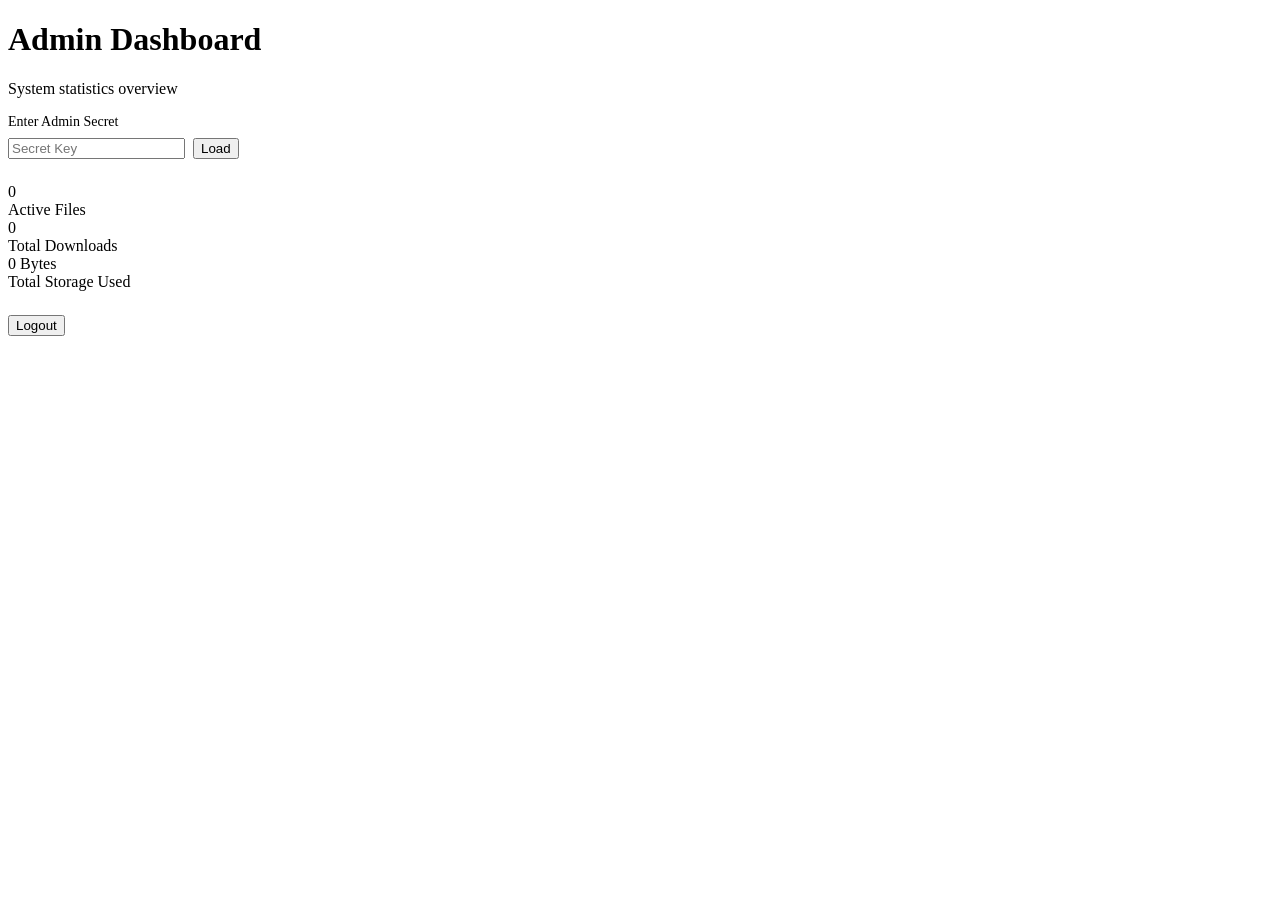
==== static/admin.html @ 800649a5 "first commit" ====
<!DOCTYPE html>
<html lang="en">
<head>
    <meta charset="UTF-8">
    <meta name="viewport" content="width=device-width, initial-scale=1.0">
    <title>Admin - XMen Uploader</title>
    <link rel="stylesheet" href="/style.css">
    <style>
        .login-form {
            display: flex;
            gap: 8px;
            margin-bottom: 24px;
        }
    </style>
</head>
<body>
    <div class="container" id="adminContainer">
        <h1>Admin Dashboard</h1>
        <p class="subtitle">System statistics overview</p>

        <div id="loginArea">
            <p style="text-align: left; margin-bottom: 8px; font-size: 14px; color: var(--text-secondary);">Enter Admin Secret</p>
            <div class="login-form">
                <input type="password" id="secretInput" class="form-control" placeholder="Secret Key">
                <button id="loadBtn" class="btn btn-primary" style="width: auto;">Load</button>
            </div>
            <div id="adminError" class="error-message"></div>
        </div>

        <div id="statsArea" class="hidden">
            <div class="stats-grid">
                <div class="stat-card">
                    <div class="stat-value" id="statFiles">0</div>
                    <div class="stat-label">Active Files</div>
                </div>
                <div class="stat-card">
                    <div class="stat-value" id="statDownloads">0</div>
                    <div class="stat-label">Total Downloads</div>
                </div>
                <div class="stat-card" style="grid-column: span 2;">
                    <div class="stat-value" id="statStorage">0 Bytes</div>
                    <div class="stat-label">Total Storage Used</div>
                </div>
            </div>
            
            <button class="btn btn-secondary" style="margin-top: 24px;" onclick="logout()">Logout</button>
        </div>
    </div>

    <script>
        const secretInput = document.getElementById('secretInput');
        const loadBtn = document.getElementById('loadBtn');
        const loginArea = document.getElementById('loginArea');
        const statsArea = document.getElementById('statsArea');
        const adminError = document.getElementById('adminError');
        
        const statFiles = document.getElementById('statFiles');
        const statDownloads = document.getElementById('statDownloads');
        const statStorage = document.getElementById('statStorage');

        function formatBytes(bytes, decimals = 2) {
            if (!+bytes) return '0 Bytes';
            const k = 1024;
            const dm = decimals < 0 ? 0 : decimals;
            const sizes = ['Bytes', 'KB', 'MB', 'GB', 'TB'];
            const i = Math.floor(Math.log(bytes) / Math.log(k));
            return `${parseFloat((bytes / Math.pow(k, i)).toFixed(dm))} ${sizes[i]}`;
        }

        // Auto-login if secret is in localStorage
        const savedSecret = localStorage.getItem('adminSecret');
        if (savedSecret) {
            loadStats(savedSecret);
        }

        loadBtn.addEventListener('click', () => {
            const secret = secretInput.value.trim();
            if (!secret) return;
            loadStats(secret);
        });

        secretInput.addEventListener('keypress', (e) => {
            if (e.key === 'Enter') loadBtn.click();
        });

        function loadStats(secret) {
            adminError.style.display = 'none';
            
            fetch(`/api/admin/stats?secret=${encodeURIComponent(secret)}`)
                .then(res => {
                    if (res.status === 401) {
                        localStorage.removeItem('adminSecret');
                        throw new Error("Invalid Secret");
                    }
                    if (!res.ok) throw new Error("Failed to load stats");
                    return res.json();
                })
                .then(data => {
                    localStorage.setItem('adminSecret', secret);
                    loginArea.classList.add('hidden');
                    statsArea.classList.remove('hidden');

                    statFiles.textContent = data.active_files || 0;
                    statDownloads.textContent = data.total_downloads || 0;
                    statStorage.textContent = formatBytes(data.total_size_bytes || 0);
                })
                .catch(err => {
                    adminError.textContent = err.message;
                    adminError.style.display = 'block';
                    loginArea.classList.remove('hidden');
                    statsArea.classList.add('hidden');
                });
        }

        function logout() {
            localStorage.removeItem('adminSecret');
            loginArea.classList.remove('hidden');
            statsArea.classList.add('hidden');
            secretInput.value = '';
        }
    </script>
</body>
</html>
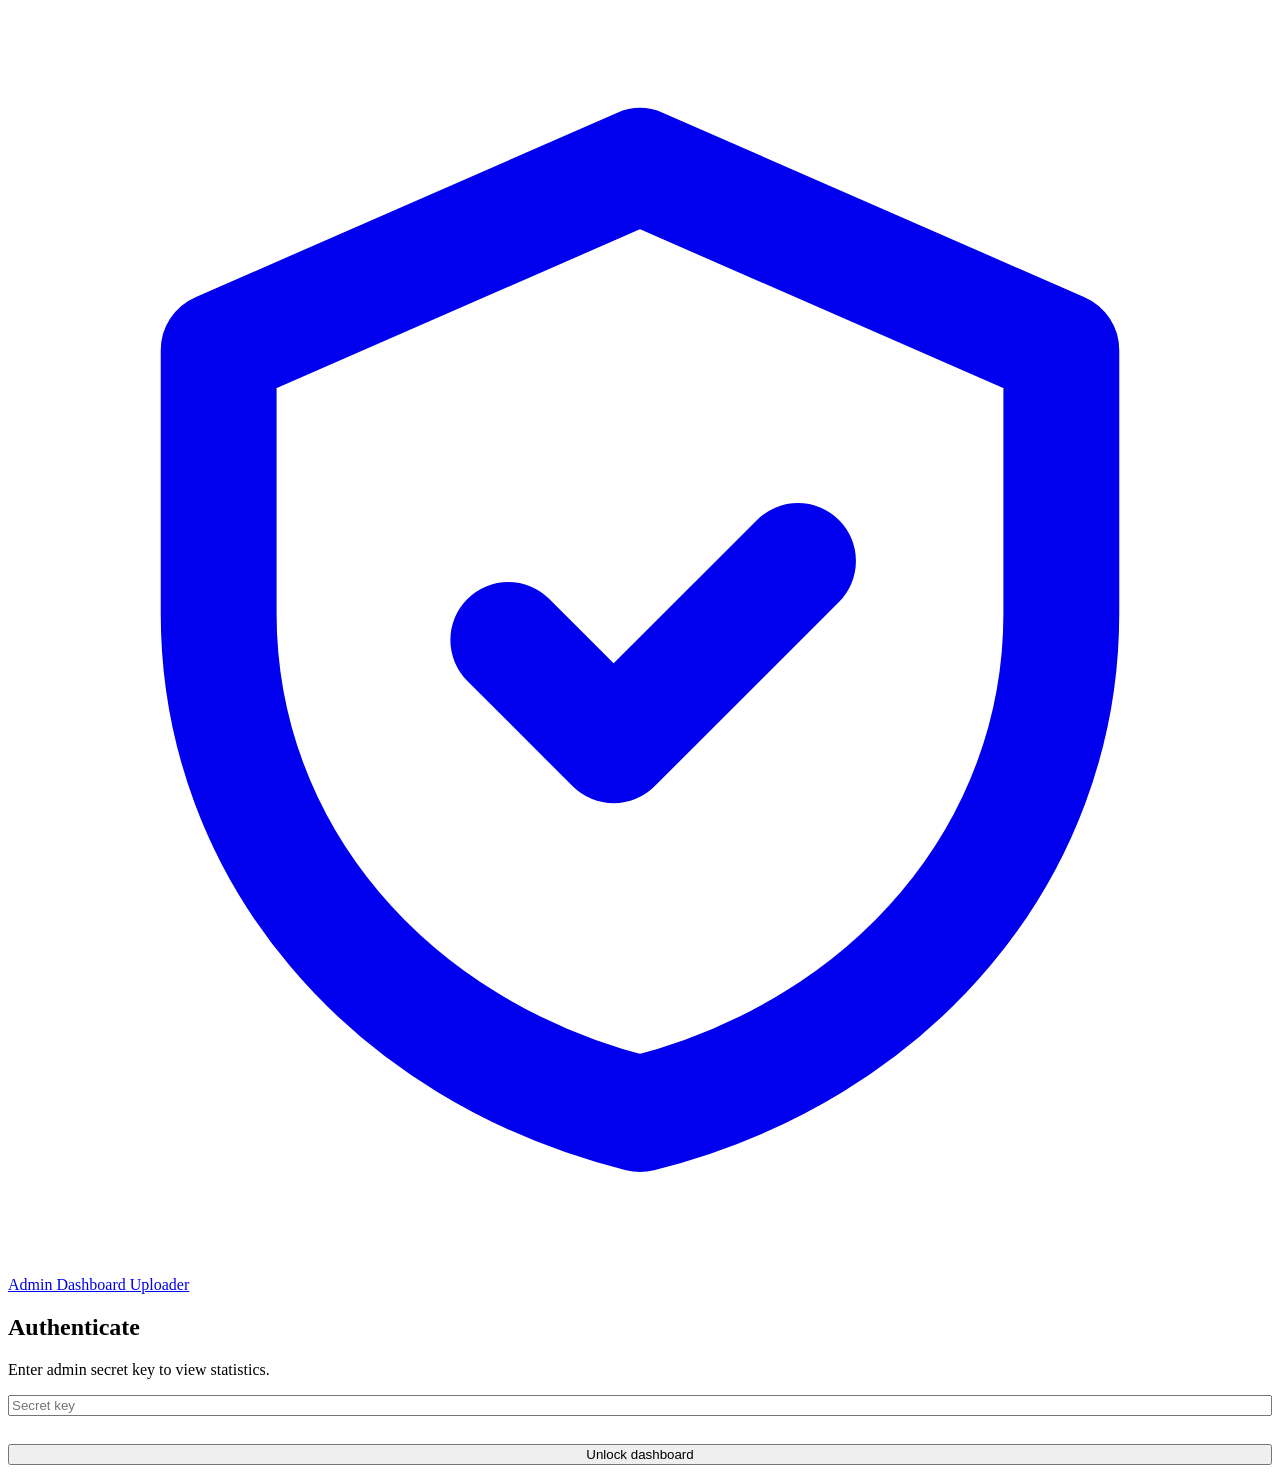
==== commit e78c7495: "Refactor frontend to authentic Apple liquid glass UI" ====
--- a/static/admin.html
+++ b/static/admin.html
@@ -2,122 +2,186 @@
 <html lang="en">
 <head>
     <meta charset="UTF-8">
-    <meta name="viewport" content="width=device-width, initial-scale=1.0">
-    <title>Admin - XMen Uploader</title>
+    <meta name="viewport" content="width=device-width, initial-scale=1.0, viewport-fit=cover">
+    <meta name="color-scheme" content="light dark">
+    <meta name="theme-color" content="#eceef3" media="(prefers-color-scheme: light)">
+    <meta name="theme-color" content="#0b0c10" media="(prefers-color-scheme: dark)">
+    <meta name="robots" content="noindex">
+    <title>Admin — XMen Uploader</title>
+    <link rel="icon" href="data:image/svg+xml,%3Csvg xmlns='http://www.w3.org/2000/svg' viewBox='0 0 32 32'%3E%3Crect width='32' height='32' rx='9' fill='%230071e3'/%3E%3Cpath d='M16 8v12m0 0 5-5m-5 5-5-5M10 24h12' stroke='white' stroke-width='2.4' stroke-linecap='round' stroke-linejoin='round' fill='none'/%3E%3C/svg%3E">
     <link rel="stylesheet" href="/style.css">
-    <style>
-        .login-form {
-            display: flex;
-            gap: 8px;
-            margin-bottom: 24px;
-        }
-    </style>
 </head>
 <body>
-    <div class="container" id="adminContainer">
-        <h1>Admin Dashboard</h1>
-        <p class="subtitle">System statistics overview</p>
+    <main class="stage">
+        <header class="topbar">
+            <a href="/" class="brand">
+                <span class="brand-icon">
+                    <svg viewBox="0 0 24 24" fill="none" stroke="currentColor" stroke-width="2.2" stroke-linecap="round" stroke-linejoin="round">
+                        <path d="M12 3 4 6.5v5c0 4.5 3.2 8.3 8 9.5 4.8-1.2 8-5 8-9.5v-5Z"/>
+                        <path d="M9.5 12l2 2 3.5-3.5"/>
+                    </svg>
+                </span>
+                <span class="brand-title">Admin Dashboard</span>
+            </a>
+            <a href="/" class="nav-link">Uploader</a>
+        </header>
 
-        <div id="loginArea">
-            <p style="text-align: left; margin-bottom: 8px; font-size: 14px; color: var(--text-secondary);">Enter Admin Secret</p>
-            <div class="login-form">
-                <input type="password" id="secretInput" class="form-control" placeholder="Secret Key">
-                <button id="loadBtn" class="btn btn-primary" style="width: auto;">Load</button>
+        <section class="card" id="loginCard">
+            <div class="card-header">
+                <h1 class="card-title">Authenticate</h1>
+                <p class="card-subtitle">Enter admin secret key to view statistics.</p>
             </div>
-            <div id="adminError" class="error-message"></div>
-        </div>
 
-        <div id="statsArea" class="hidden">
+            <form id="loginForm" style="display: flex; flex-direction: column; gap: 14px;">
+                <input type="password" id="secretInput" class="input" placeholder="Secret key" autocomplete="current-password" spellcheck="false" required>
+                <div id="loginNoticeWrap"></div>
+                <button type="submit" class="btn btn-primary" id="loginBtn">Unlock dashboard</button>
+            </form>
+        </section>
+
+        <section class="card" id="statsCard" hidden>
+            <div class="card-header">
+                <h1 class="card-title">System stats</h1>
+                <p class="card-subtitle" id="statsUpdated">—</p>
+            </div>
+
             <div class="stats-grid">
-                <div class="stat-card">
-                    <div class="stat-value" id="statFiles">0</div>
-                    <div class="stat-label">Active Files</div>
+                <div class="stat-box">
+                    <span class="stat-number" id="statFiles">0</span>
+                    <span class="stat-label">Active files</span>
                 </div>
-                <div class="stat-card">
-                    <div class="stat-value" id="statDownloads">0</div>
-                    <div class="stat-label">Total Downloads</div>
+                <div class="stat-box">
+                    <span class="stat-number" id="statDownloads">0</span>
+                    <span class="stat-label">Total downloads</span>
                 </div>
-                <div class="stat-card" style="grid-column: span 2;">
-                    <div class="stat-value" id="statStorage">0 Bytes</div>
-                    <div class="stat-label">Total Storage Used</div>
+                <div class="stat-box span-2">
+                    <span class="stat-number" id="statStorage">0 Bytes</span>
+                    <span class="stat-label">Storage in use</span>
                 </div>
             </div>
-            
-            <button class="btn btn-secondary" style="margin-top: 24px;" onclick="logout()">Logout</button>
-        </div>
-    </div>
 
+            <div style="display: flex; gap: 10px;">
+                <button type="button" class="btn btn-primary" id="refreshBtn">Refresh stats</button>
+                <button type="button" class="btn btn-secondary" id="logoutBtn">Sign out</button>
+            </div>
+        </section>
+    </main>
+
+    <div class="toasts" id="toasts"></div>
+
+    <script src="/app.js"></script>
     <script>
+    (() => {
+        'use strict';
+
+        const { fmtBytes, toast, ICON_WARN } = window.App;
+
+        const loginCard = document.getElementById('loginCard');
+        const statsCard = document.getElementById('statsCard');
+        const loginForm = document.getElementById('loginForm');
         const secretInput = document.getElementById('secretInput');
-        const loadBtn = document.getElementById('loadBtn');
-        const loginArea = document.getElementById('loginArea');
-        const statsArea = document.getElementById('statsArea');
-        const adminError = document.getElementById('adminError');
-        
+        const loginNoticeWrap = document.getElementById('loginNoticeWrap');
+        const loginBtn = document.getElementById('loginBtn');
+        const refreshBtn = document.getElementById('refreshBtn');
+        const logoutBtn = document.getElementById('logoutBtn');
+
         const statFiles = document.getElementById('statFiles');
         const statDownloads = document.getElementById('statDownloads');
         const statStorage = document.getElementById('statStorage');
+        const statsUpdated = document.getElementById('statsUpdated');
 
-        function formatBytes(bytes, decimals = 2) {
-            if (!+bytes) return '0 Bytes';
-            const k = 1024;
-            const dm = decimals < 0 ? 0 : decimals;
-            const sizes = ['Bytes', 'KB', 'MB', 'GB', 'TB'];
-            const i = Math.floor(Math.log(bytes) / Math.log(k));
-            return `${parseFloat((bytes / Math.pow(k, i)).toFixed(dm))} ${sizes[i]}`;
+        const STORAGE_KEY = 'admin_secret';
+
+        function showNotice(msg) {
+            loginNoticeWrap.innerHTML = '';
+            if (!msg) return;
+            const el = document.createElement('div');
+            el.className = 'notice';
+            el.innerHTML = ICON_WARN + '<span></span>';
+            el.querySelector('span').textContent = msg;
+            loginNoticeWrap.appendChild(el);
         }
 
-        // Auto-login if secret is in localStorage
-        const savedSecret = localStorage.getItem('adminSecret');
-        if (savedSecret) {
-            loadStats(savedSecret);
+        function animateNumber(element, target, formatter) {
+            const startVal = Number(element.dataset.val || 0);
+            element.dataset.val = String(target);
+            if (startVal === target) {
+                element.textContent = formatter(target);
+                return;
+            }
+            const startTime = performance.now();
+            const duration = 400;
+            function step(now) {
+                const elapsed = Math.min((now - startTime) / duration, 1);
+                const current = Math.round(startVal + (target - startVal) * elapsed);
+                element.textContent = formatter(current);
+                if (elapsed < 1) requestAnimationFrame(step);
+            }
+            requestAnimationFrame(step);
         }
 
-        loadBtn.addEventListener('click', () => {
-            const secret = secretInput.value.trim();
-            if (!secret) return;
-            loadStats(secret);
+        async function fetchStats(key) {
+            loginBtn.disabled = true;
+            refreshBtn.disabled = true;
+            showNotice('');
+
+            try {
+                const res = await fetch(`/api/admin/stats?secret=${encodeURIComponent(key)}`);
+                if (res.status === 401) {
+                    localStorage.removeItem(STORAGE_KEY);
+                    loginCard.hidden = false;
+                    statsCard.hidden = true;
+                    showNotice('Invalid admin secret.');
+                    return;
+                }
+                if (!res.ok) {
+                    throw new Error(`Server returned status ${res.status}`);
+                }
+
+                const data = await res.json();
+                localStorage.setItem(STORAGE_KEY, key);
+
+                animateNumber(statFiles, data.active_files || 0, n => String(n));
+                animateNumber(statDownloads, data.total_downloads || 0, n => String(n));
+                animateNumber(statStorage, data.total_size_bytes || 0, n => fmtBytes(n));
+
+                statsUpdated.textContent = `Updated at ${new Date().toLocaleTimeString()}`;
+                loginCard.hidden = true;
+                statsCard.hidden = false;
+            } catch (err) {
+                showNotice('Failed to connect to server. Check connection.');
+            } finally {
+                loginBtn.disabled = false;
+                refreshBtn.disabled = false;
+            }
+        }
+
+        loginForm.addEventListener('submit', (e) => {
+            e.preventDefault();
+            const key = secretInput.value.trim();
+            if (!key) return showNotice('Please enter admin secret.');
+            fetchStats(key);
         });
 
-        secretInput.addEventListener('keypress', (e) => {
-            if (e.key === 'Enter') loadBtn.click();
+        refreshBtn.addEventListener('click', () => {
+            const key = localStorage.getItem(STORAGE_KEY);
+            if (key) fetchStats(key);
         });
 
-        function loadStats(secret) {
-            adminError.style.display = 'none';
-            
-            fetch(`/api/admin/stats?secret=${encodeURIComponent(secret)}`)
-                .then(res => {
-                    if (res.status === 401) {
-                        localStorage.removeItem('adminSecret');
-                        throw new Error("Invalid Secret");
-                    }
-                    if (!res.ok) throw new Error("Failed to load stats");
-                    return res.json();
-                })
-                .then(data => {
-                    localStorage.setItem('adminSecret', secret);
-                    loginArea.classList.add('hidden');
-                    statsArea.classList.remove('hidden');
+        logoutBtn.addEventListener('click', () => {
+            localStorage.removeItem(STORAGE_KEY);
+            secretInput.value = '';
+            statsCard.hidden = true;
+            loginCard.hidden = false;
+            toast('Signed out');
+        });
 
-                    statFiles.textContent = data.active_files || 0;
-                    statDownloads.textContent = data.total_downloads || 0;
-                    statStorage.textContent = formatBytes(data.total_size_bytes || 0);
-                })
-                .catch(err => {
-                    adminError.textContent = err.message;
-                    adminError.style.display = 'block';
-                    loginArea.classList.remove('hidden');
-                    statsArea.classList.add('hidden');
-                });
+        const existingKey = localStorage.getItem(STORAGE_KEY);
+        if (existingKey) {
+            secretInput.value = existingKey;
+            fetchStats(existingKey);
         }
-
-        function logout() {
-            localStorage.removeItem('adminSecret');
-            loginArea.classList.remove('hidden');
-            statsArea.classList.add('hidden');
-            secretInput.value = '';
-        }
+    })();
     </script>
 </body>
 </html>
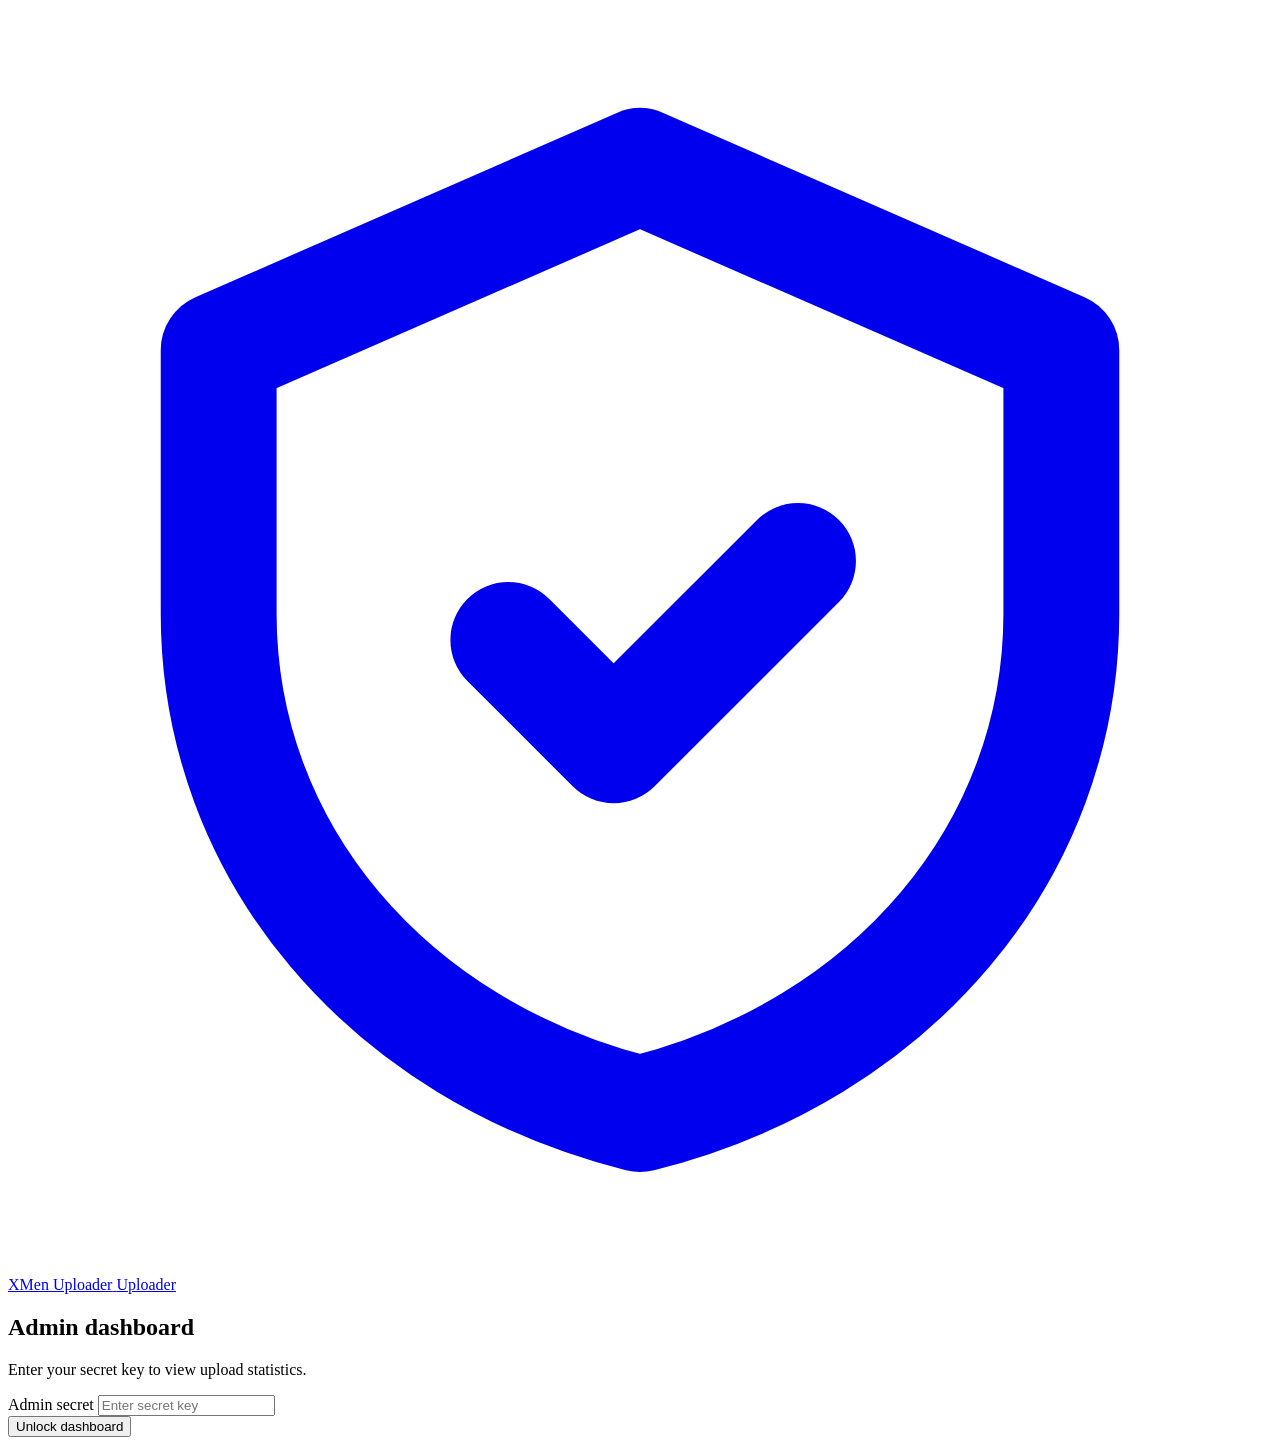
==== commit 449254ea: "Apply Refactoring UI principles to app UI Rework styling across index, admin, and download pages: co" ====
--- a/static/admin.html
+++ b/static/admin.html
@@ -4,8 +4,8 @@
     <meta charset="UTF-8">
     <meta name="viewport" content="width=device-width, initial-scale=1.0, viewport-fit=cover">
     <meta name="color-scheme" content="light dark">
-    <meta name="theme-color" content="#eceef3" media="(prefers-color-scheme: light)">
-    <meta name="theme-color" content="#0b0c10" media="(prefers-color-scheme: dark)">
+    <meta name="theme-color" content="#eef0f4" media="(prefers-color-scheme: light)">
+    <meta name="theme-color" content="#0a0b0e" media="(prefers-color-scheme: dark)">
     <meta name="robots" content="noindex">
     <title>Admin — XMen Uploader</title>
     <link rel="icon" href="data:image/svg+xml,%3Csvg xmlns='http://www.w3.org/2000/svg' viewBox='0 0 32 32'%3E%3Crect width='32' height='32' rx='9' fill='%230071e3'/%3E%3Cpath d='M16 8v12m0 0 5-5m-5 5-5-5M10 24h12' stroke='white' stroke-width='2.4' stroke-linecap='round' stroke-linejoin='round' fill='none'/%3E%3C/svg%3E">
@@ -21,20 +21,23 @@
                         <path d="M9.5 12l2 2 3.5-3.5"/>
                     </svg>
                 </span>
-                <span class="brand-title">Admin Dashboard</span>
+                <span class="brand-title">XMen Uploader</span>
             </a>
             <a href="/" class="nav-link">Uploader</a>
         </header>
 
         <section class="card" id="loginCard">
             <div class="card-header">
-                <h1 class="card-title">Authenticate</h1>
-                <p class="card-subtitle">Enter admin secret key to view statistics.</p>
-            </div>
-
-            <form id="loginForm" style="display: flex; flex-direction: column; gap: 14px;">
-                <input type="password" id="secretInput" class="input" placeholder="Secret key" autocomplete="current-password" spellcheck="false" required>
-                <div id="loginNoticeWrap"></div>
+                <h1 class="card-title">Admin dashboard</h1>
+                <p class="card-subtitle">Enter your secret key to view upload statistics.</p>
+            </div>
+
+            <form id="loginForm" class="form-stack">
+                <div class="field">
+                    <label class="field-label" for="secretInput">Admin secret</label>
+                    <input type="password" id="secretInput" class="input" placeholder="Enter secret key" autocomplete="current-password" spellcheck="false" required>
+                </div>
+                <div id="loginNoticeWrap" class="notice-wrap" aria-live="polite"></div>
                 <button type="submit" class="btn btn-primary" id="loginBtn">Unlock dashboard</button>
             </form>
         </section>
@@ -60,14 +63,14 @@
                 </div>
             </div>
 
-            <div style="display: flex; gap: 10px;">
-                <button type="button" class="btn btn-primary" id="refreshBtn">Refresh stats</button>
-                <button type="button" class="btn btn-secondary" id="logoutBtn">Sign out</button>
+            <div class="actions-row">
+                <button type="button" class="btn btn-secondary" id="refreshBtn">Refresh stats</button>
+                <button type="button" class="btn btn-ghost" id="logoutBtn">Sign out</button>
             </div>
         </section>
     </main>
 
-    <div class="toasts" id="toasts"></div>
+    <div class="toasts" id="toasts" aria-live="polite" aria-atomic="false"></div>
 
     <script src="/app.js"></script>
     <script>
@@ -97,6 +100,7 @@
             if (!msg) return;
             const el = document.createElement('div');
             el.className = 'notice';
+            el.setAttribute('role', 'alert');
             el.innerHTML = ICON_WARN + '<span></span>';
             el.querySelector('span').textContent = msg;
             loginNoticeWrap.appendChild(el);
@@ -126,12 +130,28 @@
             showNotice('');
 
             try {
-                const res = await fetch(`/api/admin/stats?secret=${encodeURIComponent(key)}`);
+                const res = await fetch('/api/admin/stats', {
+                    method: 'GET',
+                    headers: {
+                        'Authorization': `Bearer ${key}`
+                    }
+                });
+
                 if (res.status === 401) {
                     localStorage.removeItem(STORAGE_KEY);
                     loginCard.hidden = false;
                     statsCard.hidden = true;
                     showNotice('Invalid admin secret.');
+                    secretInput.focus();
+                    secretInput.select();
+                    return;
+                }
+                if (res.status === 403) {
+                    showNotice('Admin access is disabled on the server.');
+                    return;
+                }
+                if (res.status === 429) {
+                    showNotice('Too many attempts. Please wait a minute and retry.');
                     return;
                 }
                 if (!res.ok) {
@@ -173,6 +193,7 @@
             secretInput.value = '';
             statsCard.hidden = true;
             loginCard.hidden = false;
+            secretInput.focus();
             toast('Signed out');
         });
 
